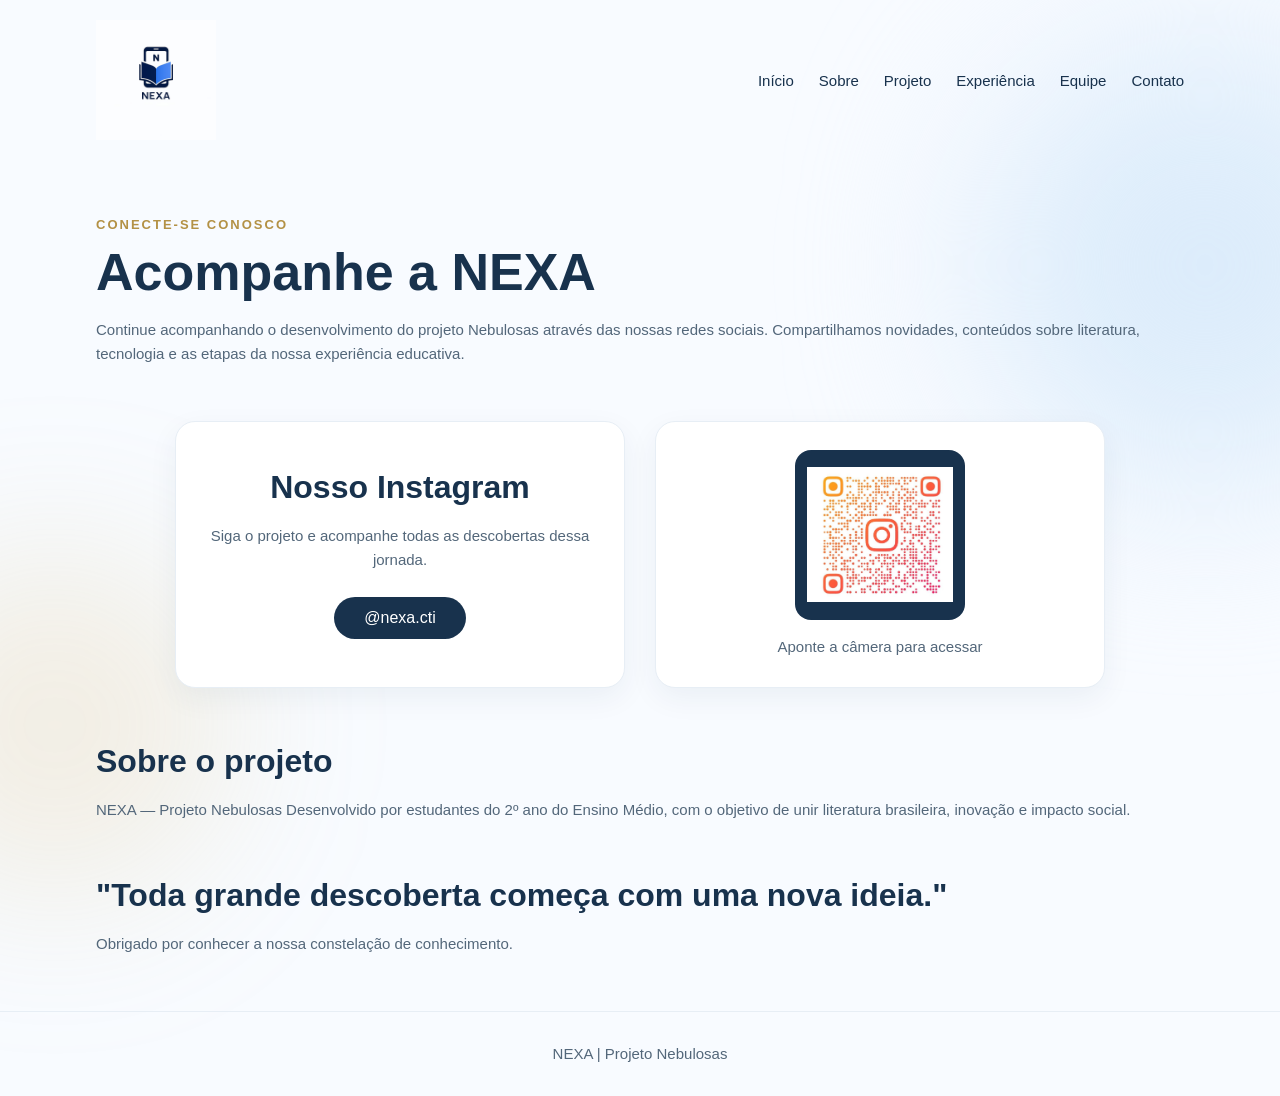
==== contato.html @ 2ab7318c "aa" ====
<!DOCTYPE html>
<html lang="pt-br">

<head>

    <meta charset="UTF-8">
    <meta name="viewport" content="width=device-width, initial-scale=1.0">

    <title>NEXA | Contato</title>

    <link rel="stylesheet" href="style.css">

</head>


<body>


<header>

    <div class="logo">
        <img src="imagens/logo.jpeg" alt="Logo NEXA">
    </div>


    <nav>

        <a href="index.html">Início</a>
        <a href="sobre.html">Sobre</a>
        <a href="projeto.html">Projeto</a>
        <a href="experiencia.html">Experiência</a>
        <a href="equipe.html">Equipe</a>
        <a href="contato.html">Contato</a>

    </nav>

</header>







<main>



<section class="pagina">


    <span>
        Conecte-se conosco
    </span>


    <h1>
        Acompanhe a NEXA
    </h1>


    <p>

        Continue acompanhando o desenvolvimento do
        projeto Nebulosas através das nossas redes
        sociais.

        Compartilhamos novidades, conteúdos sobre
        literatura, tecnologia e as etapas da nossa
        experiência educativa.

    </p>


</section>








<section class="instagram">


    <div class="instagram-box">


        <h2>
            Nosso Instagram
        </h2>


        <p>
            Siga o projeto e acompanhe todas as
            descobertas dessa jornada.
        </p>


        <a href="#" class="botao">

            @nexa.cti

        </a>


    </div>





  <div class="qr-code">

    <div class="qr">
        <!-- CERTIFIQUE-SE DE REMOVER O TEXTO "QR CODE" DAQUI -->
        <img src="imagens/WhatsApp Image 2026-08-02 at 18.32.24.jpeg" alt="QR Code NEXA">
    </div>

    <p>Aponte a câmera para acessar</p>

</div>


</section>








<section class="creditos">


    <h2>
        Sobre o projeto
    </h2>


    <p>

        NEXA — Projeto Nebulosas

        Desenvolvido por estudantes do 2º ano do
        Ensino Médio, com o objetivo de unir
        literatura brasileira, inovação e impacto
        social.

    </p>


</section>







<section class="frase-final">


    <h2>

        "Toda grande descoberta começa com uma
        nova ideia."

    </h2>


    <p>

        Obrigado por conhecer a nossa constelação
        de conhecimento.

    </p>


</section>



</main>





<footer>


    <p>
        NEXA | Projeto Nebulosas
    </p>


</footer>



</body>

</html>
---- style.css ----
/* RESET BÁSICO */
* {
    margin: 0;
    padding: 0;
    box-sizing: border-box;
    font-family: "Poppins", "Segoe UI", sans-serif;
}

body {
    background: #F8FBFF;
    color: #18324D;
    overflow-x: hidden;
    position: relative;
}

/* DETALHES DE NEBULOSA (Com pointer-events para não bloquear cliques) */
body::before {
    content: "";
    position: absolute;
    width: 450px;
    height: 450px;
    background: #DCECFB;
    border-radius: 50%;
    filter: blur(90px);
    top: 40px;
    right: -150px;
    z-index: -1;
    pointer-events: none;
}

body::after {
    content: "";
    position: absolute;
    width: 350px;
    height: 350px;
    background: rgba(214, 184, 106, 0.18);
    border-radius: 50%;
    filter: blur(80px);
    left: -120px;
    top: 550px;
    z-index: -1;
    pointer-events: none;
}

/* HEADER */
header {
    width: 85%;
    max-width: 1200px;
    margin: auto;
    padding: 20px 0; /* Reduzido de 30px */
    display: flex;
    align-items: center;
    justify-content: space-between;
}

.logo img {
    width: 120px; /* Leve ajuste proporcional */
    display: block;
}

nav {
    display: flex;
    gap: 25px; /* Reduzido de 35px para aproximar os links */
}

nav a {
    text-decoration: none;
    color: #18324D;
    font-size: 15px;
    font-weight: 500;
    position: relative;
}

nav a::after {
    content: "";
    position: absolute;
    width: 0;
    height: 2px;
    background: #D6B86A;
    bottom: -6px;
    left: 0;
    transition: 0.3s;
}

nav a:hover::after,
nav a.ativo::after {
    width: 100%;
}

/* CONTAINER PRINCIPAL */
main {
    width: 85%;
    max-width: 1200px;
    margin: auto;
}

/* SEÇÕES (Espaçamento corrigido) */
section {
    margin: 55px 0; /* Reduzido de 100px para 55px (elimina os buracos no index) */
}

/* HERO */
.hero {
    padding: 40px 0 20px 0; /* Substituído o 80vh por padding proporcional */
    display: flex;
    align-items: center;
    justify-content: space-between;
    gap: 40px;
}

.hero-texto {
    max-width: 600px;
}

.hero-texto span,
.pagina span {
    color: #B39145;
    text-transform: uppercase;
    letter-spacing: 2px;
    font-size: 13px;
    font-weight: 600;
}

h1 {
    font-size: 52px; /* Reduzido de 70px para equilibrar melhor o cabeçalho */
    font-weight: 600;
    color: #18324D;
    margin: 10px 0 15px 0; /* Margem ajustada */
    line-height: 1.15;
}

.hero-texto h2 {
    font-size: 22px;
    font-weight: 400;
    color: #2F5E8F;
    margin-bottom: 20px;
}

h2 {
    font-size: 32px; /* Reduzido de 38px */
    color: #18324D;
    margin-bottom: 18px;
}

h3 {
    color: #2F5E8F;
    margin-bottom: 12px;
}

p {
    line-height: 1.6; /* Reduzido de 1.8 para deixar o texto mais compacto */
    color: #53677A;
    font-size: 15px;
}

.botao {
    display: inline-block;
    margin-top: 25px; /* Reduzido de 35px */
    padding: 12px 30px;
    border-radius: 40px;
    background: #18324D;
    color: white;
    text-decoration: none;
    font-weight: 500;
    transition: 0.3s;
}

.botao:hover {
    background: #D6B86A;
    color: #18324D;
}

/* BLOCOS E CARDS */
.card,
.hero-card,
.box,
.fase,
.ods-card,
.membro,
.instagram-box,
.qr-code {
    background: white;
    border-radius: 20px;
    padding: 28px; /* Reduzido de 35px para cartões mais compactos */
    box-shadow: 0 10px 30px rgba(24, 50, 77, 0.06);
    border: 1px solid #E7EEF5;
}

.hero-card {
    width: 320px;
    border-top: 4px solid #D6B86A;
}

/* GRIDS (MISSÃO, VISÃO, VALORES, EQUIPE) */
.cards,
.cards-temas,
.integrantes,
.fases {
    display: grid;
    grid-template-columns: repeat(3, 1fr);
    gap: 24px; /* Reduzido de 30px */
}

.card {
    transition: 0.3s;
}

.card:hover {
    transform: translateY(-5px);
    border-color: #D6B86A;
}

/* SOBRE */
.autora {
    display: flex;
    align-items: center;
    gap: 40px;
}
/* Container circular da foto */
.foto {
    width: 220px;
    height: 220px;
    flex-shrink: 0; /* Evita que o círculo esmague em telas menores */
    border-radius: 50%;
    border: 3px solid #D6B86A;
    background: #EDF5FC;
    overflow: hidden; /* Corta a imagem exatamente no formato circular */
    box-shadow: 0 10px 25px rgba(24, 50, 77, 0.1);
}

/* Imagem dentro do círculo */
.foto img {
    width: 100%;
    height: 100%;
    object-fit: cover; /* Garante que a foto preencha o círculo sem esticar */
    object-position: center top; /* Foca na parte superior/rosto da foto */
    display: block;
}

/* PROJETO */
.problema {
    display: grid;
    grid-template-columns: 1fr 1fr;
    gap: 30px;
}

/* GAMIFICAÇÃO */
.fase {
    border-left: 4px solid #D6B86A;
}

/* EQUIPE */
.foto-membro {
    height: 140px;
    background: #EDF5FC;
    border-radius: 16px;
    display: flex;
    align-items: center;
    justify-content: center;
    color: #B39145;
    margin-bottom: 16px;
}

/* --- CONTATO (INSTAGRAM + QR CODE) --- */

.instagram {
    display: flex;
    justify-content: center;
    align-items: stretch; /* Deixa os dois cards com a mesma altura */
    gap: 30px;
}

.instagram-box,
.qr-code {
    flex: 1;               /* Garante a mesma largura para os dois cards */
    max-width: 450px;
    display: flex;
    flex-direction: column;
    align-items: center;   /* Centraliza tudo na horizontal */
    justify-content: center; /* Centraliza tudo na vertical */
    text-align: center;    /* Centraliza os textos */
}

.qr {
    width: 170px;
    height: 170px;
    background: #18324D;
    border-radius: 16px;
    display: flex;
    align-items: center;
    justify-content: center;
    padding: 12px;
    margin-bottom: 15px;
}

.qr img {
    width: 100%;
    height: 100%;
    object-fit: contain;
    display: block;
}
/* FOOTER */
footer {
    text-align: center;
    padding: 30px;
    margin-top: 50px; /* Reduzido de 80px */
    color: #53677A;
    border-top: 1px solid #E7EEF5;
    font-size: 14px;
}

/* RESPONSIVO */
@media(max-width: 900px) {
    section {
        margin: 40px 0; /* Ainda mais compacto no celular */
    }

    header {
        flex-direction: column;
        gap: 15px;
        text-align: center;
    }

    .hero,
    .autora,
    .instagram {
        flex-direction: column;
        text-align: center;
        gap: 30px;
    }

    nav {
        flex-wrap: wrap;
        justify-content: center;
        gap: 15px;
    }

    h1 {
        font-size: 38px;
    }

    h2 {
        font-size: 28px;
    }

    .cards,
    .cards-temas,
    .integrantes,
    .fases,
    .problema {
        grid-template-columns: 1fr;
    }

    .hero-card {
        width: 100%;
    }
}
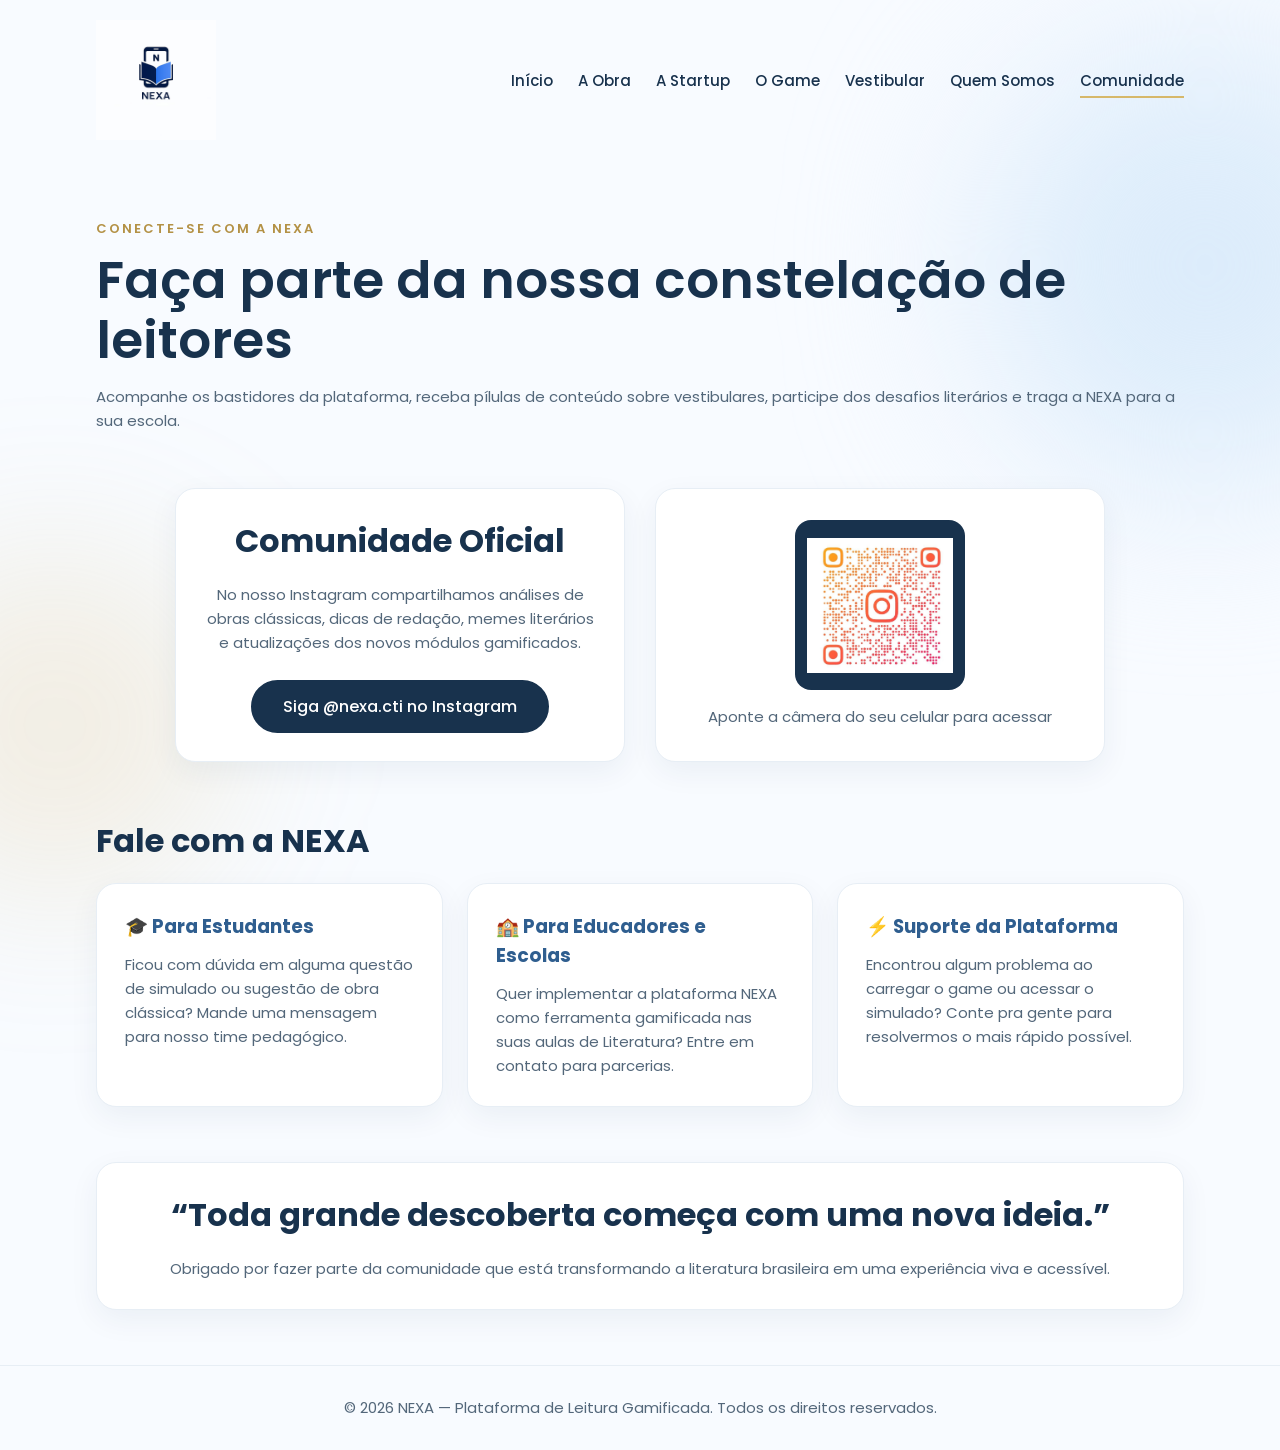
==== commit ed145137: "pfvr alguem desloga a MRM do server" ====
--- a/contato.html
+++ b/contato.html
@@ -1,206 +1,129 @@
-<!DOCTYPE html>
-<html lang="pt-br">
+<!doctype html>
+<html lang="pt-BR">
+  <head>
+    <meta charset="UTF-8" />
+    <meta name="viewport" content="width=device-width, initial-scale=1.0" />
+    <meta
+      name="description"
+      content="Comunidade NEXA: conecte-se com nossa plataforma, siga nossas redes sociais e tire suas dúvidas sobre os conteúdos de literatura e vestibular."
+    />
+    <title>Nexa | Comunidade & Contato</title>
+    <link rel="preconnect" href="https://fonts.googleapis.com" />
+    <link rel="preconnect" href="https://fonts.gstatic.com" crossorigin />
+    <link
+      href="https://fonts.googleapis.com/css2?family=Poppins:wght@400;500;600;700&display=swap"
+      rel="stylesheet"
+    />
+    <link rel="stylesheet" href="style.css" />
+  </head>
+  <body>
+    <a class="skip-link" href="#conteudo">Ir para o conteúdo</a>
 
-<head>
+    <header>
+      <div class="logo">
+        <a href="index.html"><img src="imagens/logo.jpeg" alt="Logo NEXA" /></a>
+      </div>
+      <nav aria-label="Navegação principal">
+        <a href="index.html">Início</a>
+        <a href="sobre.html">A Obra</a>
+        <a href="projeto.html">A Startup</a>
+        <a href="experiencia.html">O Game</a>
+        <a href="vestibular.html">Vestibular</a>
+        <a href="equipe.html">Quem Somos</a>
+        <a href="contato.html" class="ativo" aria-current="page">Comunidade</a>
+      </nav>
+    </header>
 
-    <meta charset="UTF-8">
-    <meta name="viewport" content="width=device-width, initial-scale=1.0">
+    <main id="conteudo">
+      <!-- CABEÇALHO DA PÁGINA -->
+      <section class="pagina">
+        <span>Conecte-se com a NEXA</span>
+        <h1>Faça parte da nossa constelação de leitores</h1>
+        <p>
+          Acompanhe os bastidores da plataforma, receba pílulas de conteúdo
+          sobre vestibulares, participe dos desafios literários e traga a NEXA
+          para a sua escola.
+        </p>
+      </section>
 
-    <title>NEXA | Contato</title>
+      <!-- INSTAGRAM E QR CODE -->
+      <section class="instagram">
+        <div class="instagram-box">
+          <h2>Comunidade Oficial</h2>
+          <p>
+            No nosso Instagram compartilhamos análises de obras clássicas, dicas
+            de redação, memes literários e atualizações dos novos módulos
+            gamificados.
+          </p>
+          <a
+            href="https://instagram.com/nexa.cti"
+            target="_blank"
+            rel="noopener noreferrer"
+            class="botao"
+          >
+            Siga @nexa.cti no Instagram
+          </a>
+        </div>
 
-    <link rel="stylesheet" href="style.css">
+        <div class="qr-code">
+          <div class="qr">
+            <img
+              src="imagens/WhatsApp Image 2026-08-02 at 18.32.24.jpeg"
+              alt="QR Code do Instagram Oficial da NEXA"
+            />
+          </div>
+          <p>Aponte a câmera do seu celular para acessar</p>
+        </div>
+      </section>
 
-</head>
+      <!-- CANAIS DE CONTATO / FORMULÁRIO DE PRODUTO -->
+      <section>
+        <h2>Fale com a NEXA</h2>
+        <div class="cards">
+          <article class="card">
+            <h3>🎓 Para Estudantes</h3>
+            <p>
+              Ficou com dúvida em alguma questão de simulado ou sugestão de obra
+              clássica? Mande uma mensagem para nosso time pedagógico.
+            </p>
+          </article>
 
+          <article class="card">
+            <h3>🏫 Para Educadores e Escolas</h3>
+            <p>
+              Quer implementar a plataforma NEXA como ferramenta gamificada nas
+              suas aulas de Literatura? Entre em contato para parcerias.
+            </p>
+          </article>
 
-<body>
+          <article class="card">
+            <h3>⚡ Suporte da Plataforma</h3>
+            <p>
+              Encontrou algum problema ao carregar o game ou acessar o simulado?
+              Conte pra gente para resolvermos o mais rápido possível.
+            </p>
+          </article>
+        </div>
+      </section>
 
+      <!-- BANNER DE MANIFESTO -->
+      <section
+        class="frase-final box"
+        style="text-align: center; background: white"
+      >
+        <h2>“Toda grande descoberta começa com uma nova ideia.”</h2>
+        <p style="margin-top: 10px">
+          Obrigado por fazer parte da comunidade que está transformando a
+          literatura brasileira em uma experiência viva e acessível.
+        </p>
+      </section>
+    </main>
 
-<header>
-
-    <div class="logo">
-        <img src="imagens/logo.jpeg" alt="Logo NEXA">
-    </div>
-
-
-    <nav>
-
-        <a href="index.html">Início</a>
-        <a href="sobre.html">Sobre</a>
-        <a href="projeto.html">Projeto</a>
-        <a href="experiencia.html">Experiência</a>
-        <a href="equipe.html">Equipe</a>
-        <a href="contato.html">Contato</a>
-
-    </nav>
-
-</header>
-
-
-
-
-
-
-
-<main>
-
-
-
-<section class="pagina">
-
-
-    <span>
-        Conecte-se conosco
-    </span>
-
-
-    <h1>
-        Acompanhe a NEXA
-    </h1>
-
-
-    <p>
-
-        Continue acompanhando o desenvolvimento do
-        projeto Nebulosas através das nossas redes
-        sociais.
-
-        Compartilhamos novidades, conteúdos sobre
-        literatura, tecnologia e as etapas da nossa
-        experiência educativa.
-
-    </p>
-
-
-</section>
-
-
-
-
-
-
-
-
-<section class="instagram">
-
-
-    <div class="instagram-box">
-
-
-        <h2>
-            Nosso Instagram
-        </h2>
-
-
-        <p>
-            Siga o projeto e acompanhe todas as
-            descobertas dessa jornada.
-        </p>
-
-
-        <a href="#" class="botao">
-
-            @nexa.cti
-
-        </a>
-
-
-    </div>
-
-
-
-
-
-  <div class="qr-code">
-
-    <div class="qr">
-        <!-- CERTIFIQUE-SE DE REMOVER O TEXTO "QR CODE" DAQUI -->
-        <img src="imagens/WhatsApp Image 2026-08-02 at 18.32.24.jpeg" alt="QR Code NEXA">
-    </div>
-
-    <p>Aponte a câmera para acessar</p>
-
-</div>
-
-
-</section>
-
-
-
-
-
-
-
-
-<section class="creditos">
-
-
-    <h2>
-        Sobre o projeto
-    </h2>
-
-
-    <p>
-
-        NEXA — Projeto Nebulosas
-
-        Desenvolvido por estudantes do 2º ano do
-        Ensino Médio, com o objetivo de unir
-        literatura brasileira, inovação e impacto
-        social.
-
-    </p>
-
-
-</section>
-
-
-
-
-
-
-
-<section class="frase-final">
-
-
-    <h2>
-
-        "Toda grande descoberta começa com uma
-        nova ideia."
-
-    </h2>
-
-
-    <p>
-
-        Obrigado por conhecer a nossa constelação
-        de conhecimento.
-
-    </p>
-
-
-</section>
-
-
-
-</main>
-
-
-
-
-
-<footer>
-
-
-    <p>
-        NEXA | Projeto Nebulosas
-    </p>
-
-
-</footer>
-
-
-
-</body>
-
-</html>+    <footer>
+      <p>
+        &copy; 2026 NEXA — Plataforma de Leitura Gamificada. Todos os direitos
+        reservados.
+      </p>
+    </footer>
+  </body>
+</html>
--- a/style.css
+++ b/style.css
@@ -1,176 +1,207 @@
-/* RESET BÁSICO */
+/* ==========================================================
+   NEXA | Plataforma de Leitura Gamificada — style.css
+   Paleta: #18324d (azul-noite) · #d6b86a (dourado) · #f8fbff (fundo)
+   Fonte: Poppins
+   ========================================================== */
+
+/* ---------- Base & Reset Universal ---------- */
 * {
-    margin: 0;
-    padding: 0;
-    box-sizing: border-box;
-    font-family: "Poppins", "Segoe UI", sans-serif;
+  margin: 0;
+  padding: 0;
+  box-sizing: border-box;
+  font-family: "Poppins", "Segoe UI", sans-serif;
+}
+
+html {
+  scroll-behavior: smooth;
 }
 
 body {
-    background: #F8FBFF;
-    color: #18324D;
-    overflow-x: hidden;
-    position: relative;
-}
-
-/* DETALHES DE NEBULOSA (Com pointer-events para não bloquear cliques) */
+  background: #f8fbff;
+  color: #18324d;
+  overflow-x: hidden;
+  position: relative;
+}
+
 body::before {
-    content: "";
-    position: absolute;
-    width: 450px;
-    height: 450px;
-    background: #DCECFB;
-    border-radius: 50%;
-    filter: blur(90px);
-    top: 40px;
-    right: -150px;
-    z-index: -1;
-    pointer-events: none;
+  content: "";
+  position: absolute;
+  width: 450px;
+  height: 450px;
+  background: #dcecfb;
+  border-radius: 50%;
+  filter: blur(90px);
+  top: 40px;
+  right: -150px;
+  z-index: -1;
+  pointer-events: none;
 }
 
 body::after {
-    content: "";
-    position: absolute;
-    width: 350px;
-    height: 350px;
-    background: rgba(214, 184, 106, 0.18);
-    border-radius: 50%;
-    filter: blur(80px);
-    left: -120px;
-    top: 550px;
-    z-index: -1;
-    pointer-events: none;
-}
-
-/* HEADER */
+  content: "";
+  position: absolute;
+  width: 350px;
+  height: 350px;
+  background: rgba(214, 184, 106, 0.18);
+  border-radius: 50%;
+  filter: blur(80px);
+  left: -120px;
+  top: 550px;
+  z-index: -1;
+  pointer-events: none;
+}
+
+/* ---------- Header & Navegação ---------- */
 header {
-    width: 85%;
-    max-width: 1200px;
-    margin: auto;
-    padding: 20px 0; /* Reduzido de 30px */
-    display: flex;
-    align-items: center;
-    justify-content: space-between;
+  width: 85%;
+  max-width: 1200px;
+  margin: auto;
+  padding: 20px 0;
+  display: flex;
+  align-items: center;
+  justify-content: space-between;
 }
 
 .logo img {
-    width: 120px; /* Leve ajuste proporcional */
-    display: block;
+  width: 120px;
+  display: block;
 }
 
 nav {
-    display: flex;
-    gap: 25px; /* Reduzido de 35px para aproximar os links */
+  display: flex;
+  gap: 25px;
 }
 
 nav a {
-    text-decoration: none;
-    color: #18324D;
-    font-size: 15px;
-    font-weight: 500;
-    position: relative;
+  text-decoration: none;
+  color: #18324d;
+  font-size: 15px;
+  font-weight: 500;
+  position: relative;
 }
 
 nav a::after {
-    content: "";
-    position: absolute;
-    width: 0;
-    height: 2px;
-    background: #D6B86A;
-    bottom: -6px;
-    left: 0;
-    transition: 0.3s;
+  content: "";
+  position: absolute;
+  width: 0;
+  height: 2px;
+  background: #d6b86a;
+  bottom: -6px;
+  left: 0;
+  transition: 0.3s;
 }
 
 nav a:hover::after,
 nav a.ativo::after {
-    width: 100%;
-}
-
-/* CONTAINER PRINCIPAL */
+  width: 100%;
+}
+
+/* ---------- Main Container & Tipografia ---------- */
 main {
-    width: 85%;
-    max-width: 1200px;
-    margin: auto;
-}
-
-/* SEÇÕES (Espaçamento corrigido) */
+  width: 85%;
+  max-width: 1200px;
+  margin: auto;
+}
+
 section {
-    margin: 55px 0; /* Reduzido de 100px para 55px (elimina os buracos no index) */
-}
-
-/* HERO */
+  margin: 55px 0;
+}
+
 .hero {
-    padding: 40px 0 20px 0; /* Substituído o 80vh por padding proporcional */
-    display: flex;
-    align-items: center;
-    justify-content: space-between;
-    gap: 40px;
+  padding: 40px 0 20px 0;
+  display: flex;
+  align-items: center;
+  justify-content: space-between;
+  gap: 40px;
 }
 
 .hero-texto {
-    max-width: 600px;
+  max-width: 600px;
 }
 
 .hero-texto span,
 .pagina span {
-    color: #B39145;
-    text-transform: uppercase;
-    letter-spacing: 2px;
-    font-size: 13px;
-    font-weight: 600;
+  color: #b39145;
+  text-transform: uppercase;
+  letter-spacing: 2px;
+  font-size: 13px;
+  font-weight: 600;
 }
 
 h1 {
-    font-size: 52px; /* Reduzido de 70px para equilibrar melhor o cabeçalho */
-    font-weight: 600;
-    color: #18324D;
-    margin: 10px 0 15px 0; /* Margem ajustada */
-    line-height: 1.15;
+  font-size: 52px;
+  font-weight: 600;
+  color: #18324d;
+  margin: 10px 0 15px 0;
+  line-height: 1.15;
 }
 
 .hero-texto h2 {
-    font-size: 22px;
-    font-weight: 400;
-    color: #2F5E8F;
-    margin-bottom: 20px;
+  font-size: 22px;
+  font-weight: 400;
+  color: #2f5e8f;
+  margin-bottom: 20px;
 }
 
 h2 {
-    font-size: 32px; /* Reduzido de 38px */
-    color: #18324D;
-    margin-bottom: 18px;
+  font-size: 32px;
+  color: #18324d;
+  margin-bottom: 18px;
 }
 
 h3 {
-    color: #2F5E8F;
-    margin-bottom: 12px;
+  color: #2f5e8f;
+  margin-bottom: 12px;
+}
+
+h4 {
+  font-size: 15px;
+  font-weight: 600;
+  color: #18324d;
+  margin: 16px 0 8px 0;
 }
 
 p {
-    line-height: 1.6; /* Reduzido de 1.8 para deixar o texto mais compacto */
-    color: #53677A;
-    font-size: 15px;
-}
-
+  line-height: 1.6;
+  color: #53677a;
+  font-size: 15px;
+}
+
+/* ---------- Botões & Ações ---------- */
 .botao {
-    display: inline-block;
-    margin-top: 25px; /* Reduzido de 35px */
-    padding: 12px 30px;
-    border-radius: 40px;
-    background: #18324D;
-    color: white;
-    text-decoration: none;
-    font-weight: 500;
-    transition: 0.3s;
+  display: inline-block;
+  margin-top: 25px;
+  padding: 12px 30px;
+  border-radius: 40px;
+  background: #18324d;
+  color: white;
+  text-decoration: none;
+  font-weight: 500;
+  transition: 0.3s;
+  border: 2px solid #18324d;
+  cursor: pointer;
 }
 
 .botao:hover {
-    background: #D6B86A;
-    color: #18324D;
-}
-
-/* BLOCOS E CARDS */
+  background: #d6b86a;
+  border-color: #d6b86a;
+  color: #18324d;
+}
+
+.botao-ouro {
+  background: #d6b86a;
+  color: #18324d;
+  border-color: #d6b86a;
+  font-weight: 600;
+}
+
+.botao-ouro:hover {
+  background: #fff;
+  border-color: #fff;
+  color: #18324d;
+}
+
+/* ---------- Cards & Containers Gerais ---------- */
 .card,
 .hero-card,
 .box,
@@ -179,179 +210,632 @@
 .membro,
 .instagram-box,
 .qr-code {
-    background: white;
-    border-radius: 20px;
-    padding: 28px; /* Reduzido de 35px para cartões mais compactos */
-    box-shadow: 0 10px 30px rgba(24, 50, 77, 0.06);
-    border: 1px solid #E7EEF5;
+  background: white;
+  border-radius: 20px;
+  padding: 28px;
+  box-shadow: 0 10px 30px rgba(24, 50, 77, 0.06);
+  border: 1px solid #e7eef5;
 }
 
 .hero-card {
-    width: 320px;
-    border-top: 4px solid #D6B86A;
-}
-
-/* GRIDS (MISSÃO, VISÃO, VALORES, EQUIPE) */
+  width: 320px;
+  border-top: 4px solid #d6b86a;
+}
+
 .cards,
 .cards-temas,
 .integrantes,
 .fases {
-    display: grid;
-    grid-template-columns: repeat(3, 1fr);
-    gap: 24px; /* Reduzido de 30px */
+  display: grid;
+  grid-template-columns: repeat(3, 1fr);
+  gap: 24px;
 }
 
 .card {
-    transition: 0.3s;
+  transition: 0.3s;
 }
 
 .card:hover {
-    transform: translateY(-5px);
-    border-color: #D6B86A;
-}
-
-/* SOBRE */
+  transform: translateY(-5px);
+  border-color: #d6b86a;
+}
+
+/* ---------- Autora & Fotos ---------- */
 .autora {
-    display: flex;
-    align-items: center;
-    gap: 40px;
-}
-/* Container circular da foto */
+  display: flex;
+  align-items: center;
+  gap: 40px;
+}
+
 .foto {
-    width: 220px;
-    height: 220px;
-    flex-shrink: 0; /* Evita que o círculo esmague em telas menores */
-    border-radius: 50%;
-    border: 3px solid #D6B86A;
-    background: #EDF5FC;
-    overflow: hidden; /* Corta a imagem exatamente no formato circular */
-    box-shadow: 0 10px 25px rgba(24, 50, 77, 0.1);
-}
-
-/* Imagem dentro do círculo */
+  width: 220px;
+  height: 220px;
+  flex-shrink: 0;
+  border-radius: 50%;
+  border: 3px solid #d6b86a;
+  background: #edf5fc;
+  overflow: hidden;
+  box-shadow: 0 10px 25px rgba(24, 50, 77, 0.1);
+}
+
 .foto img {
-    width: 100%;
-    height: 100%;
-    object-fit: cover; /* Garante que a foto preencha o círculo sem esticar */
-    object-position: center top; /* Foca na parte superior/rosto da foto */
-    display: block;
-}
-
-/* PROJETO */
+  width: 100%;
+  height: 100%;
+  object-fit: cover;
+  object-position: center top;
+  display: block;
+}
+
 .problema {
-    display: grid;
-    grid-template-columns: 1fr 1fr;
-    gap: 30px;
-}
-
-/* GAMIFICAÇÃO */
+  display: grid;
+  grid-template-columns: 1fr 1fr;
+  gap: 30px;
+}
+
 .fase {
-    border-left: 4px solid #D6B86A;
-}
-
-/* EQUIPE */
+  border-left: 4px solid #d6b86a;
+}
+
 .foto-membro {
-    height: 140px;
-    background: #EDF5FC;
-    border-radius: 16px;
-    display: flex;
-    align-items: center;
-    justify-content: center;
-    color: #B39145;
-    margin-bottom: 16px;
-}
-
-/* --- CONTATO (INSTAGRAM + QR CODE) --- */
-
+  height: 140px;
+  background: #edf5fc;
+  border-radius: 16px;
+  display: flex;
+  align-items: center;
+  justify-content: center;
+  color: #b39145;
+  margin-bottom: 16px;
+}
+
+/* ---------- Redes Sociais & Contato ---------- */
 .instagram {
-    display: flex;
-    justify-content: center;
-    align-items: stretch; /* Deixa os dois cards com a mesma altura */
-    gap: 30px;
+  display: flex;
+  justify-content: center;
+  align-items: stretch;
+  gap: 30px;
 }
 
 .instagram-box,
 .qr-code {
-    flex: 1;               /* Garante a mesma largura para os dois cards */
-    max-width: 450px;
-    display: flex;
+  flex: 1;
+  max-width: 450px;
+  display: flex;
+  flex-direction: column;
+  align-items: center;
+  justify-content: center;
+  text-align: center;
+}
+
+.qr {
+  width: 170px;
+  height: 170px;
+  background: #18324d;
+  border-radius: 16px;
+  display: flex;
+  align-items: center;
+  justify-content: center;
+  padding: 12px;
+  margin-bottom: 15px;
+}
+
+.qr img {
+  width: 100%;
+  height: 100%;
+  object-fit: contain;
+  display: block;
+}
+
+/* ---------- Footer ---------- */
+footer {
+  text-align: center;
+  padding: 30px;
+  margin-top: 50px;
+  color: #53677a;
+  border-top: 1px solid #e7eef5;
+  font-size: 14px;
+}
+
+/* ---------- Acessibilidade ---------- */
+.skip-link {
+  position: absolute;
+  left: -9999px;
+  top: 8px;
+  background: #18324d;
+  color: #fff;
+  padding: 10px 20px;
+  border-radius: 30px;
+  z-index: 100;
+  text-decoration: none;
+  font-size: 14px;
+}
+
+.skip-link:focus {
+  left: 12px;
+}
+
+:focus-visible {
+  outline: 3px solid #d6b86a;
+  outline-offset: 3px;
+}
+
+@media (prefers-reduced-motion: reduce) {
+  html {
+    scroll-behavior: auto;
+  }
+  * {
+    transition: none !important;
+  }
+}
+
+/* ---------- Utilidades & Componentes ---------- */
+.rotulo {
+  display: inline-block;
+  color: #b39145;
+  font-size: 13px;
+  font-weight: 600;
+  letter-spacing: 1px;
+  margin-bottom: 6px;
+}
+
+.intro-secao {
+  max-width: 760px;
+  margin-bottom: 28px;
+}
+
+.nota {
+  font-size: 13.5px;
+  color: #53677a;
+  margin-top: 14px;
+}
+
+.completar {
+  background: rgba(214, 184, 106, 0.28);
+  border-bottom: 1px dashed #b39145;
+  padding: 0 4px;
+  border-radius: 4px;
+  color: #18324d;
+}
+
+.lista-simples,
+.lista-objetivos {
+  list-style: none;
+  display: grid;
+  gap: 10px;
+}
+
+.lista-simples li,
+.lista-objetivos li {
+  position: relative;
+  padding-left: 22px;
+  line-height: 1.55;
+  color: #53677a;
+  font-size: 15px;
+}
+
+.lista-simples li::before,
+.lista-objetivos li::before {
+  content: "";
+  position: absolute;
+  left: 0;
+  top: 0.62em;
+  width: 8px;
+  height: 8px;
+  border-radius: 50%;
+  background: #d6b86a;
+}
+
+.chips {
+  display: flex;
+  flex-wrap: wrap;
+  gap: 8px;
+  margin-bottom: 14px;
+}
+
+.chip {
+  display: inline-block;
+  padding: 4px 12px;
+  border-radius: 30px;
+  font-size: 12.5px;
+  font-weight: 500;
+  background: #edf5fc;
+  color: #2f5e8f;
+  border: 1px solid #d3e4f5;
+}
+
+.chip--ouro {
+  background: rgba(214, 184, 106, 0.22);
+  color: #6f5714;
+  border-color: rgba(214, 184, 106, 0.6);
+}
+
+.verso {
+  border-left: 3px solid #d6b86a;
+  padding: 6px 0 6px 16px;
+  margin: 12px 0;
+  font-style: italic;
+  color: #18324d;
+  line-height: 1.8;
+  font-size: 15px;
+}
+
+.verso cite {
+  display: block;
+  margin-top: 6px;
+  font-size: 13px;
+  font-style: normal;
+  color: #53677a;
+}
+
+.fontes {
+  font-size: 13px;
+  color: #53677a;
+  line-height: 1.6;
+  margin-top: 22px;
+  padding-top: 14px;
+  border-top: 1px dashed #cfdcea;
+}
+
+.fontes strong {
+  color: #18324d;
+}
+
+.fontes ul {
+  list-style: none;
+  margin-top: 6px;
+}
+
+.fontes li {
+  margin-bottom: 6px;
+}
+
+.fontes a {
+  color: #2f5e8f;
+}
+
+.grid-2 {
+  display: grid;
+  grid-template-columns: repeat(2, 1fr);
+  gap: 24px;
+}
+
+.box-ouro {
+  border-top: 4px solid #d6b86a;
+}
+
+.box-azul {
+  border-left: 4px solid #2f5e8f;
+}
+
+/* ---------- Tabelas ---------- */
+.tabela-wrap {
+  overflow-x: auto;
+  background: #fff;
+  border: 1px solid #e7eef5;
+  border-radius: 20px;
+  box-shadow: 0 10px 30px rgba(24, 50, 77, 0.06);
+}
+
+.tabela {
+  width: 100%;
+  border-collapse: collapse;
+  font-size: 14.5px;
+}
+
+.tabela th {
+  background: #18324d;
+  color: #fff;
+  text-align: left;
+  padding: 14px 18px;
+  font-weight: 500;
+}
+
+.tabela th.xxi {
+  background: #d6b86a;
+  color: #18324d;
+  font-weight: 600;
+}
+
+.tabela td {
+  padding: 16px 18px;
+  vertical-align: top;
+  border-top: 1px solid #e7eef5;
+  color: #53677a;
+  line-height: 1.55;
+}
+
+.tabela td:first-child {
+  color: #18324d;
+  font-weight: 600;
+  width: 18%;
+}
+
+.tabela caption {
+  caption-side: bottom;
+  text-align: left;
+  padding: 12px 18px;
+  font-size: 13px;
+  color: #53677a;
+  border-top: 1px solid #e7eef5;
+}
+
+/* ---------- Simulados & Quiz Interativo ---------- */
+.questao {
+  border-top: 4px solid #18324d;
+}
+
+.texto-apoio {
+  background: #f8fbff;
+  border: 1px solid #e7eef5;
+  border-left: 4px solid #d6b86a;
+  border-radius: 12px;
+  padding: 18px 22px;
+  margin: 16px 0;
+}
+
+.texto-apoio .titulo-texto {
+  display: block;
+  font-weight: 600;
+  color: #18324d;
+  font-size: 14px;
+  margin-bottom: 8px;
+}
+
+.texto-apoio cite {
+  display: block;
+  margin-top: 10px;
+  font-size: 13px;
+  font-style: normal;
+  color: #53677a;
+}
+
+.enunciado {
+  color: #18324d;
+  font-weight: 500;
+  font-size: 16px;
+  line-height: 1.6;
+  margin: 20px 0 14px 0;
+}
+
+.alternativas {
+  display: grid;
+  gap: 10px;
+}
+
+.alt {
+  display: flex;
+  gap: 14px;
+  align-items: flex-start;
+  width: 100%;
+  text-align: left;
+  background: #fff;
+  border: 1.5px solid #dbe6f0;
+  border-radius: 14px;
+  padding: 14px 16px;
+  font-size: 14.5px;
+  line-height: 1.55;
+  color: #18324d;
+  cursor: pointer;
+  transition: 0.2s;
+}
+
+.alt:hover:not(:disabled) {
+  border-color: #d6b86a;
+  background: #fffcf3;
+}
+
+.alt:disabled {
+  cursor: default;
+}
+
+.alt .letra {
+  flex: 0 0 28px;
+  height: 28px;
+  border-radius: 50%;
+  background: #edf5fc;
+  color: #2f5e8f;
+  display: flex;
+  align-items: center;
+  justify-content: center;
+  font-weight: 600;
+  font-size: 13px;
+}
+
+.alt.correta {
+  border-color: #2e7d5b;
+  background: #eaf6f0;
+}
+
+.alt.correta .letra {
+  background: #2e7d5b;
+  color: #fff;
+}
+
+.alt.errada {
+  border-color: #b3412f;
+  background: #fbeeeb;
+}
+
+.alt.errada .letra {
+  background: #b3412f;
+  color: #fff;
+}
+
+.feedback {
+  margin-top: 16px;
+  padding: 14px 18px;
+  border-radius: 12px;
+  background: #edf5fc;
+  color: #18324d;
+  font-size: 14.5px;
+  line-height: 1.6;
+}
+
+.feedback[hidden] {
+  display: none;
+}
+
+.feedback.ok {
+  background: #eaf6f0;
+}
+
+.feedback.erro {
+  background: #fbeeeb;
+}
+
+.btn-reiniciar {
+  margin-top: 12px;
+  background: none;
+  border: 0;
+  color: #2f5e8f;
+  text-decoration: underline;
+  cursor: pointer;
+  font-size: 14px;
+}
+
+.btn-reiniciar[hidden] {
+  display: none;
+}
+
+.gabarito {
+  margin-top: 22px;
+  border: 1px solid #e7eef5;
+  border-radius: 14px;
+  background: #f8fbff;
+}
+
+.gabarito summary {
+  cursor: pointer;
+  padding: 14px 20px;
+  font-weight: 600;
+  color: #18324d;
+  list-style: none;
+  display: flex;
+  justify-content: space-between;
+  align-items: center;
+  gap: 12px;
+}
+
+.gabarito summary::-webkit-details-marker {
+  display: none;
+}
+
+.gabarito summary::after {
+  content: "+";
+  font-size: 24px;
+  line-height: 1;
+  color: #b39145;
+}
+
+.gabarito[open] summary::after {
+  content: "\2013";
+}
+
+.gabarito-corpo {
+  padding: 4px 20px 20px 20px;
+}
+
+.gabarito-corpo ul {
+  list-style: none;
+  display: grid;
+  gap: 10px;
+  margin-top: 8px;
+}
+
+.gabarito-corpo li {
+  font-size: 14.5px;
+  line-height: 1.6;
+  color: #53677a;
+}
+
+.gabarito-corpo li strong {
+  color: #18324d;
+}
+
+/* ---------- Responsividade (Mobile) ---------- */
+@media (max-width: 900px) {
+  section {
+    margin: 40px 0;
+  }
+
+  header {
     flex-direction: column;
-    align-items: center;   /* Centraliza tudo na horizontal */
-    justify-content: center; /* Centraliza tudo na vertical */
-    text-align: center;    /* Centraliza os textos */
-}
-
-.qr {
-    width: 170px;
-    height: 170px;
-    background: #18324D;
-    border-radius: 16px;
-    display: flex;
-    align-items: center;
+    gap: 15px;
+    text-align: center;
+  }
+
+  .hero,
+  .autora,
+  .instagram {
+    flex-direction: column;
+    text-align: center;
+    gap: 30px;
+  }
+
+  nav {
+    flex-wrap: wrap;
     justify-content: center;
-    padding: 12px;
-    margin-bottom: 15px;
-}
-
-.qr img {
+    gap: 15px;
+  }
+
+  h1 {
+    font-size: 38px;
+  }
+
+  h2 {
+    font-size: 28px;
+  }
+
+  .cards,
+  .cards-temas,
+  .integrantes,
+  .fases,
+  .problema,
+  .grid-2,
+  .ods-grid {
+    grid-template-columns: 1fr;
+  }
+
+  .hero-card {
     width: 100%;
-    height: 100%;
-    object-fit: contain;
+  }
+
+  .tabela-responsiva thead {
+    position: absolute;
+    left: -9999px;
+  }
+
+  .tabela-responsiva tr {
     display: block;
-}
-/* FOOTER */
-footer {
-    text-align: center;
-    padding: 30px;
-    margin-top: 50px; /* Reduzido de 80px */
-    color: #53677A;
-    border-top: 1px solid #E7EEF5;
-    font-size: 14px;
-}
-
-/* RESPONSIVO */
-@media(max-width: 900px) {
-    section {
-        margin: 40px 0; /* Ainda mais compacto no celular */
-    }
-
-    header {
-        flex-direction: column;
-        gap: 15px;
-        text-align: center;
-    }
-
-    .hero,
-    .autora,
-    .instagram {
-        flex-direction: column;
-        text-align: center;
-        gap: 30px;
-    }
-
-    nav {
-        flex-wrap: wrap;
-        justify-content: center;
-        gap: 15px;
-    }
-
-    h1 {
-        font-size: 38px;
-    }
-
-    h2 {
-        font-size: 28px;
-    }
-
-    .cards,
-    .cards-temas,
-    .integrantes,
-    .fases,
-    .problema {
-        grid-template-columns: 1fr;
-    }
-
-    .hero-card {
-        width: 100%;
-    }
-}
+    padding: 10px 0;
+    border-top: 1px solid #e7eef5;
+  }
+
+  .tabela-responsiva tr:first-child {
+    border-top: 0;
+  }
+
+  .tabela-responsiva td {
+    display: block;
+    border: 0;
+    padding: 6px 18px;
+    width: auto;
+  }
+
+  .tabela-responsiva td:first-child {
+    width: auto;
+    font-size: 16px;
+  }
+
+  .tabela-responsiva td::before {
+    content: attr(data-label);
+    display: block;
+    font-size: 12px;
+    font-weight: 600;
+    color: #b39145;
+    margin-bottom: 2px;
+  }
+
+  .tabela-responsiva td:first-child::before {
+    display: none;
+  }
+}
